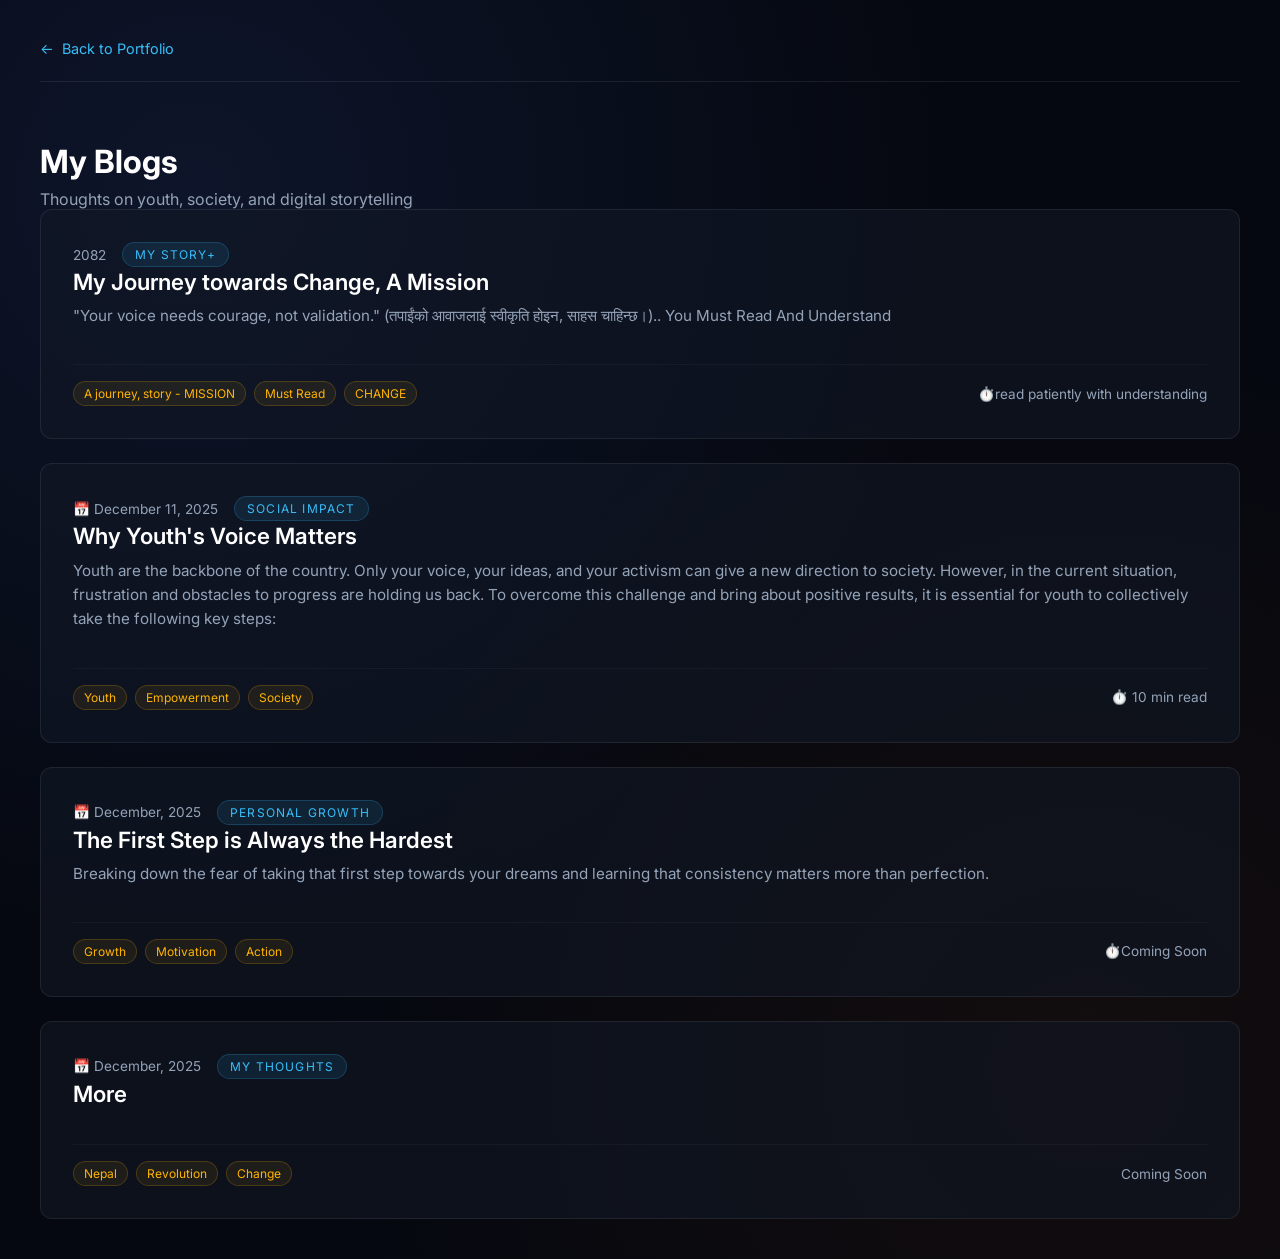
==== blogs/index.html @ d44f9495 "blogadd" ====
<!DOCTYPE html>
<html lang="en">
<head>
  <meta charset="UTF-8" />
  <meta name="viewport" content="width=device-width, initial-scale=1.0" />
  <title>Blogs | Rabin Pandey</title>
  <meta name="description" content="Read Rabin Pandey's blogs on social activism, youth empowerment, and digital storytelling." />
  
  <link rel="preconnect" href="https://fonts.googleapis.com">
  <link rel="preconnect" href="https://fonts.gstatic.com" crossorigin>
  <link href="https://fonts.googleapis.com/css2?family=Inter:wght@300;400;500;600;700&family=JetBrains+Mono:wght@400;500&display=swap" rel="stylesheet">
  <link rel="stylesheet" href="/blogs/styles.css" />
</head>
<body>

  <div class="wrapper">
    
    <div class="header">
      <a href="../" class="back-link">
        <span>←</span>
        <span>Back to Portfolio</span>
      </a>
    </div>

    <div class="page-title">
      <h1>My Blogs</h1>
      <p>Thoughts on youth, society, and digital storytelling</p>
    </div>

    <div class="blogs-container">
      
      <!-- Blog Post 1 -->
      <a href="storytelling/index.html" class="blog-card">
        <div class="blog-header">
          <div>
            <div class="blog-meta">
              <div class="blog-date">2082</div>
              <div class="blog-category">My Story+</div>
            </div>
            <h2 class="blog-title">My Journey towards Change, A Mission</h2>
            <p class="blog-excerpt">"Your voice needs courage, not validation." (तपाईंको आवाजलाई स्वीकृति होइन, साहस चाहिन्छ।).. You Must Read And Understand</p>
          </div>
        </div>
        <div class="blog-footer">
          <div class="blog-tags">
            <span class="tag">A journey, story - MISSION</span>
            <span class="tag">Must Read</span>
            <span class="tag">CHANGE</span>
          </div>
          <div class="read-time">⏱️read patiently with understanding</div>
        </div>
      </a>

      <!-- Blog Post 2 -->
      <a href="youth-voices/index.html" class="blog-card">
        <div class="blog-header">
          <div>
            <div class="blog-meta">
              <div class="blog-date">📅 December 11, 2025</div>
              <div class="blog-category">Social Impact</div>
            </div>
            <h2 class="blog-title">Why Youth's Voice Matters</h2>
            <p class="blog-excerpt">Youth are the backbone of the country. Only your voice, your ideas, and your activism can give a new direction to society. However, in the current situation, frustration and obstacles to progress are holding us back. To overcome this challenge and bring about positive results, it is essential for youth to collectively take the following key steps:</p>
          </div>
        </div>
        <div class="blog-footer">
          <div class="blog-tags">
            <span class="tag">Youth</span>
            <span class="tag">Empowerment</span>
            <span class="tag">Society</span>
          </div>
          <div class="read-time">⏱️ 10 min read</div>
        </div>
      </a>

      <!-- Blog Post 3 -->
      <a href="#blog-3" class="blog-card">
        <div class="blog-header">
          <div>
            <div class="blog-meta">
              <div class="blog-date">📅 December, 2025</div>
              <div class="blog-category">Personal Growth</div>
            </div>
            <h2 class="blog-title">The First Step is Always the Hardest</h2>
            <p class="blog-excerpt">Breaking down the fear of taking that first step towards your dreams and learning that consistency matters more than perfection.</p>
          </div>
        </div>
        <div class="blog-footer">
          <div class="blog-tags">
            <span class="tag">Growth</span>
            <span class="tag">Motivation</span>
            <span class="tag">Action</span>
          </div>
          <div class="read-time">⏱️Coming Soon</div>
        </div>
      </a>

      <!-- Blog Post 4 -->
      <a href="#blog-4" class="blog-card">
        <div class="blog-header">
          <div>
            <div class="blog-meta">
              <div class="blog-date">📅 December, 2025</div>
              <div class="blog-category">My Thoughts</div>
            </div>
            <h2 class="blog-title">More</h2>
            <p class="blog-excerpt"></p>
          </div>
        </div>
        <div class="blog-footer">
          <div class="blog-tags">
            <span class="tag">Nepal</span>
            <span class="tag">Revolution</span>
            <span class="tag">Change</span>
          </div>
          <div class="read-time">Coming Soon</div>
        </div>
      </a>

    </div>

  </div>

</body>
</html>
---- blogs/styles.css ----
:root {
      /* Color Palette - Dark Theme */
      --bg-dark: #050810;
      --bg-card: rgba(18, 24, 38, 0.6);
      --bg-card-hover: rgba(30, 41, 59, 0.7);
      
      --accent-primary: #FFB400; /* Gold */
      --accent-glow: rgba(255, 180, 0, 0.3);
      --accent-blue: #38bdf8;
      
      --text-main: #ffffff;
      --text-muted: #94a3b8;
      
      --border-light: rgba(255, 255, 255, 0.08);
      --glass-blur: blur(16px);
      
      --font-main: 'Inter', sans-serif;
      --font-code: 'JetBrains Mono', monospace;
      
      --transition: all 0.3s cubic-bezier(0.25, 0.8, 0.25, 1);
    }

    * { margin: 0; padding: 0; box-sizing: border-box; }

    body {
      min-height: 100vh;
      font-family: var(--font-main);
      background-color: var(--bg-dark);
      background-image: 
        radial-gradient(circle at 15% 15%, rgba(20, 30, 60, 0.6) 0%, transparent 50%),
        radial-gradient(circle at 85% 85%, rgba(40, 20, 10, 0.4) 0%, transparent 50%);
      color: var(--text-main);
      display: flex;
      justify-content: center;
      padding: 40px 20px;
    }

    .wrapper {
      max-width: 1200px;
      width: 100%;
    }

    /* Header Navigation */
    .header {
      display: flex;
      justify-content: space-between;
      align-items: center;
      margin-bottom: 60px;
      padding-bottom: 24px;
      border-bottom: 1px solid var(--border-light);
    }

    .back-link {
      display: flex;
      align-items: center;
      gap: 8px;
      color: var(--accent-blue);
      text-decoration: none;
      font-size: 0.9rem;
      transition: var(--transition);
    }

    .back-link:hover {
      gap: 12px;
    }

    .page-title h1 {
      font-size: 2rem;
      margin-bottom: 8px;
    }

    .page-title p {
      color: var(--text-muted);
      font-size: 1rem;
    }

    /* Blogs Grid */
    .blogs-container {
      display: grid;
      gap: 24px;
    }

    .blog-card {
      background: var(--bg-card);
      border: 1px solid var(--border-light);
      border-radius: 12px;
      padding: 32px;
      transition: var(--transition);
      cursor: pointer;
      position: relative;
      overflow: hidden;
      text-decoration: none;
      color: inherit;
      display: flex;
      flex-direction: column;
      gap: 16px;
    }

    .blog-card::before {
      content: '';
      position: absolute;
      top: 0;
      left: -100%;
      width: 100%;
      height: 100%;
      background: linear-gradient(90deg, transparent, rgba(255, 180, 0, 0.1), transparent);
      transition: left 0.6s;
      z-index: 0;
    }

    .blog-card:hover {
      border-color: var(--accent-primary);
      background: var(--bg-card-hover);
      transform: translateY(-4px);
    }

    .blog-card:hover::before {
      left: 100%;
    }

    .blog-card > * {
      position: relative;
      z-index: 1;
    }

    .blog-header {
      display: flex;
      justify-content: space-between;
      align-items: flex-start;
      gap: 20px;
    }

    .blog-meta {
      display: flex;
      gap: 16px;
      flex-wrap: wrap;
    }

    .blog-date {
      font-size: 0.85rem;
      color: var(--text-muted);
      display: flex;
      align-items: center;
      gap: 6px;
    }

    .blog-category {
      display: inline-block;
      font-size: 0.75rem;
      text-transform: uppercase;
      letter-spacing: 0.1em;
      color: var(--accent-blue);
      background: rgba(56, 189, 248, 0.1);
      padding: 4px 12px;
      border-radius: 100px;
      border: 1px solid rgba(56, 189, 248, 0.2);
    }

    .blog-title {
      font-size: 1.4rem;
      font-weight: 600;
      line-height: 1.3;
      color: var(--text-main);
    }

    .blog-excerpt {
      font-size: 0.95rem;
      color: var(--text-muted);
      line-height: 1.6;
      margin: 8px 0;
    }

    .blog-footer {
      display: flex;
      justify-content: space-between;
      align-items: center;
      margin-top: 12px;
      padding-top: 16px;
      border-top: 1px solid rgba(255, 255, 255, 0.04);
    }

    .blog-tags {
      display: flex;
      gap: 8px;
      flex-wrap: wrap;
    }

    .tag {
      font-size: 0.75rem;
      padding: 4px 10px;
      background: rgba(255, 180, 0, 0.08);
      border: 1px solid rgba(255, 180, 0, 0.2);
      border-radius: 100px;
      color: var(--accent-primary);
    }

    .read-time {
      font-size: 0.85rem;
      color: var(--text-muted);
      display: flex;
      align-items: center;
      gap: 6px;
    }

    /* Empty State */
    .empty-state {
      text-align: center;
      padding: 60px 20px;
    }

    .empty-state p {
      color: var(--text-muted);
      font-size: 1.1rem;
      margin-bottom: 20px;
    }

    .empty-state-icon {
      font-size: 3rem;
      margin-bottom: 20px;
      opacity: 0.5;
    }

    /* Responsive Design */
    @media (max-width: 768px) {
      .header {
        flex-direction: column;
        align-items: flex-start;
        gap: 20px;
      }

      .page-title h1 {
        font-size: 1.6rem;
      }

      .blog-card {
        padding: 24px;
      }

      .blog-header {
        flex-direction: column;
        gap: 12px;
      }

      .blog-footer {
        flex-direction: column;
        align-items: flex-start;
        gap: 12px;
      }

      .blog-title {
        font-size: 1.2rem;
      }
    }

    @media (max-width: 600px) {
      body {
        padding: 20px 16px;
      }

      .page-title h1 {
        font-size: 1.4rem;
      }

      .blog-card {
        padding: 20px;
      }

      .blog-meta {
        flex-direction: column;
        gap: 8px;
      }
    }


    /* Blog Article Page */
.blog-article {
  max-width: 800px;
  margin: 0 auto;
  background: var(--bg-card);
  padding: 40px 32px;
  border-radius: 12px;
  border: 1px solid var(--border-light);
  backdrop-filter: var(--glass-blur);
  display: flex;
  flex-direction: column;
  gap: 20px;
}

.blog-post-title {
  font-size: 2rem;
  font-weight: 600;
  margin-bottom: 6px;
}

.blog-post-meta {
  color: var(--text-muted);
  font-size: 0.9rem;
  display: flex;
  gap: 10px;
  flex-wrap: wrap;
}

.blog-article h2 {
  margin-top: 20px;
  font-size: 1.4rem;
}

.blog-article p {
  font-size: 1rem;
  line-height: 1.7;
  color: var(--text-main);
}

.quote {
  padding: 16px 20px;
  border-left: 4px solid var(--accent-primary);
  background: rgba(255, 180, 0, 0.1);
  border-radius: 6px;
  color: var(--accent-primary);
  font-style: italic;
  margin: 20px 0;
}
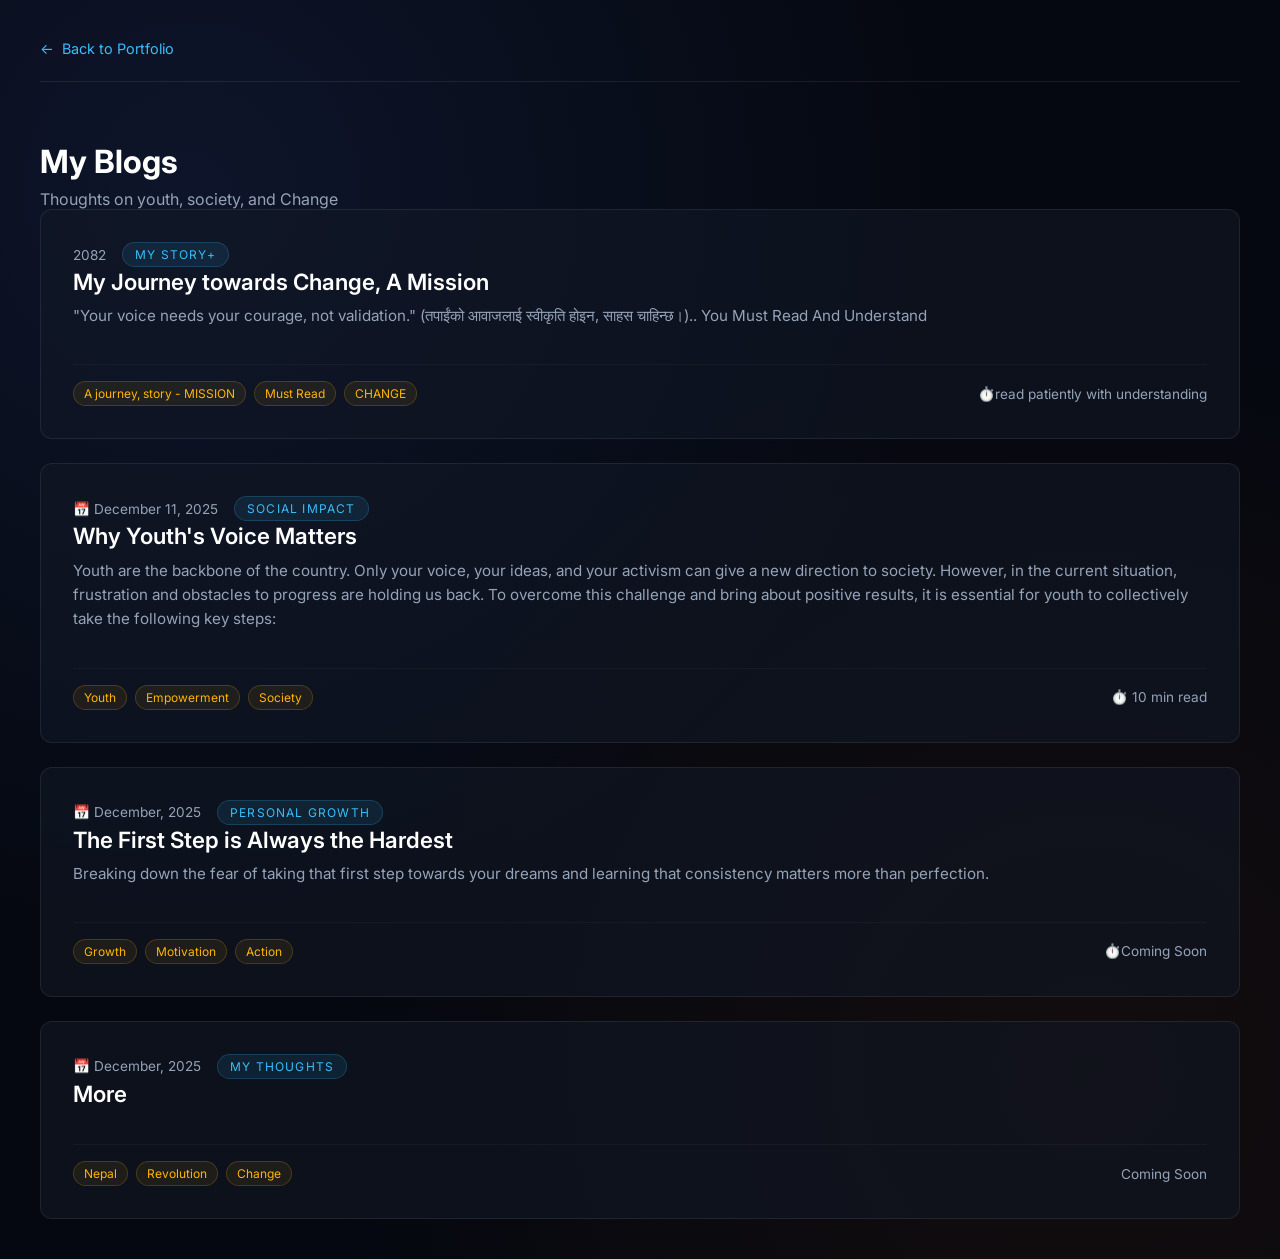
==== commit b57ccb80: "fixing" ====
--- a/blogs/index.html
+++ b/blogs/index.html
@@ -24,7 +24,7 @@
 
     <div class="page-title">
       <h1>My Blogs</h1>
-      <p>Thoughts on youth, society, and digital storytelling</p>
+      <p>Thoughts on youth, society, and Change</p>
     </div>
 
     <div class="blogs-container">
@@ -38,7 +38,7 @@
               <div class="blog-category">My Story+</div>
             </div>
             <h2 class="blog-title">My Journey towards Change, A Mission</h2>
-            <p class="blog-excerpt">"Your voice needs courage, not validation." (तपाईंको आवाजलाई स्वीकृति होइन, साहस चाहिन्छ।).. You Must Read And Understand</p>
+            <p class="blog-excerpt">"Your voice needs your courage, not validation." (तपाईंको आवाजलाई स्वीकृति होइन, साहस चाहिन्छ।).. You Must Read And Understand</p>
           </div>
         </div>
         <div class="blog-footer">
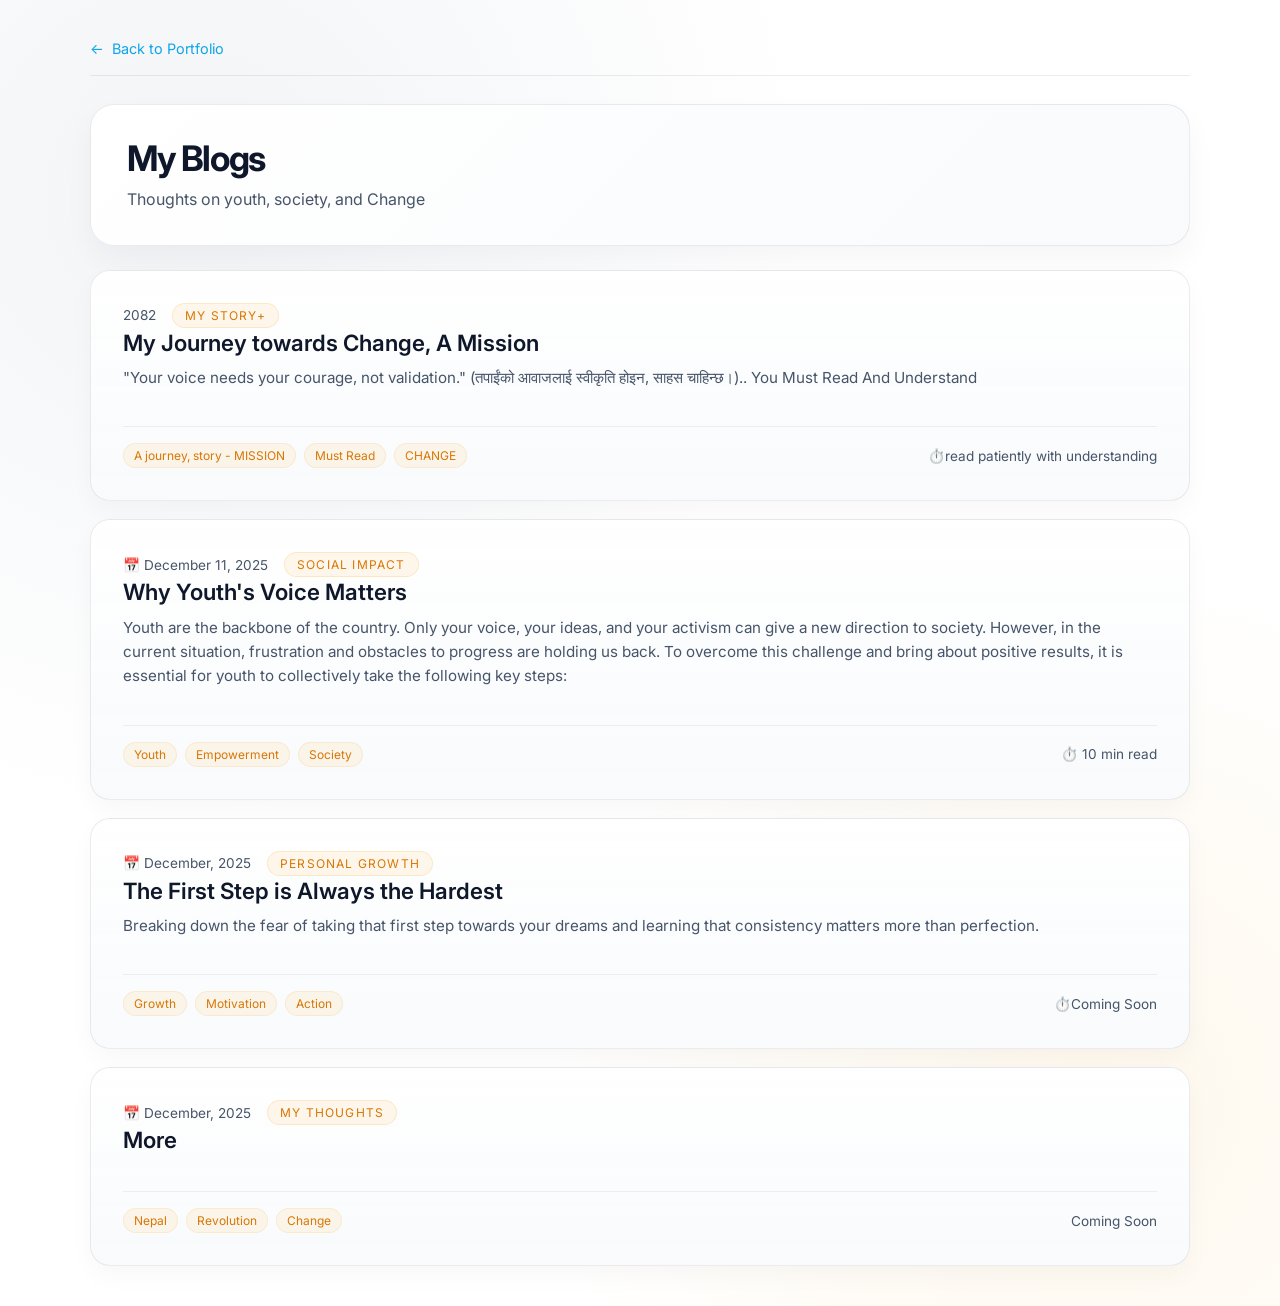
==== commit 9bf23c59: "fix" ====
--- a/blogs/index.html
+++ b/blogs/index.html
@@ -5,16 +5,14 @@
   <meta name="viewport" content="width=device-width, initial-scale=1.0" />
   <title>Blogs | Rabin Pandey</title>
   <meta name="description" content="Read Rabin Pandey's blogs on social activism, youth empowerment, and digital storytelling." />
-  
+
   <link rel="preconnect" href="https://fonts.googleapis.com">
   <link rel="preconnect" href="https://fonts.gstatic.com" crossorigin>
   <link href="https://fonts.googleapis.com/css2?family=Inter:wght@300;400;500;600;700&family=JetBrains+Mono:wght@400;500&display=swap" rel="stylesheet">
   <link rel="stylesheet" href="/blogs/styles.css" />
 </head>
 <body>
-
   <div class="wrapper">
-    
     <div class="header">
       <a href="../" class="back-link">
         <span>←</span>
@@ -28,8 +26,6 @@
     </div>
 
     <div class="blogs-container">
-      
-      <!-- Blog Post 1 -->
       <a href="storytelling/index.html" class="blog-card">
         <div class="blog-header">
           <div>
@@ -51,7 +47,6 @@
         </div>
       </a>
 
-      <!-- Blog Post 2 -->
       <a href="youth-voices/index.html" class="blog-card">
         <div class="blog-header">
           <div>
@@ -73,7 +68,6 @@
         </div>
       </a>
 
-      <!-- Blog Post 3 -->
       <a href="#blog-3" class="blog-card">
         <div class="blog-header">
           <div>
@@ -95,7 +89,6 @@
         </div>
       </a>
 
-      <!-- Blog Post 4 -->
       <a href="#blog-4" class="blog-card">
         <div class="blog-header">
           <div>
@@ -116,10 +109,7 @@
           <div class="read-time">Coming Soon</div>
         </div>
       </a>
-
     </div>
-
   </div>
-
 </body>
 </html>
--- a/blogs/styles.css
+++ b/blogs/styles.css
@@ -1,304 +1,295 @@
 
     :root {
-      /* Color Palette - Dark Theme */
-      --bg-dark: #050810;
-      --bg-card: rgba(18, 24, 38, 0.6);
-      --bg-card-hover: rgba(30, 41, 59, 0.7);
-      
-      --accent-primary: #FFB400; /* Gold */
-      --accent-glow: rgba(255, 180, 0, 0.3);
-      --accent-blue: #38bdf8;
-      
-      --text-main: #ffffff;
-      --text-muted: #94a3b8;
-      
-      --border-light: rgba(255, 255, 255, 0.08);
-      --glass-blur: blur(16px);
-      
-      --font-main: 'Inter', sans-serif;
-      --font-code: 'JetBrains Mono', monospace;
-      
-      --transition: all 0.3s cubic-bezier(0.25, 0.8, 0.25, 1);
-    }
-
-    * { margin: 0; padding: 0; box-sizing: border-box; }
-
-    body {
-      min-height: 100vh;
-      font-family: var(--font-main);
-      background-color: var(--bg-dark);
-      background-image: 
-        radial-gradient(circle at 15% 15%, rgba(20, 30, 60, 0.6) 0%, transparent 50%),
-        radial-gradient(circle at 85% 85%, rgba(40, 20, 10, 0.4) 0%, transparent 50%);
-      color: var(--text-main);
-      display: flex;
-      justify-content: center;
-      padding: 40px 20px;
-    }
-
-    .wrapper {
-      max-width: 1200px;
-      width: 100%;
-    }
-
-    /* Header Navigation */
-    .header {
-      display: flex;
-      justify-content: space-between;
-      align-items: center;
-      margin-bottom: 60px;
-      padding-bottom: 24px;
-      border-bottom: 1px solid var(--border-light);
-    }
-
-    .back-link {
-      display: flex;
-      align-items: center;
-      gap: 8px;
-      color: var(--accent-blue);
-      text-decoration: none;
-      font-size: 0.9rem;
-      transition: var(--transition);
-    }
-
-    .back-link:hover {
-      gap: 12px;
-    }
-
-    .page-title h1 {
-      font-size: 2rem;
-      margin-bottom: 8px;
-    }
-
-    .page-title p {
-      color: var(--text-muted);
-      font-size: 1rem;
-    }
-
-    /* Blogs Grid */
-    .blogs-container {
-      display: grid;
-      gap: 24px;
-    }
-
-    .blog-card {
-      background: var(--bg-card);
-      border: 1px solid var(--border-light);
-      border-radius: 12px;
-      padding: 32px;
-      transition: var(--transition);
-      cursor: pointer;
-      position: relative;
-      overflow: hidden;
-      text-decoration: none;
-      color: inherit;
-      display: flex;
-      flex-direction: column;
-      gap: 16px;
-    }
-
-    .blog-card::before {
-      content: '';
-      position: absolute;
-      top: 0;
-      left: -100%;
-      width: 100%;
-      height: 100%;
-      background: linear-gradient(90deg, transparent, rgba(255, 180, 0, 0.1), transparent);
-      transition: left 0.6s;
-      z-index: 0;
-    }
-
-    .blog-card:hover {
-      border-color: var(--accent-primary);
-      background: var(--bg-card-hover);
-      transform: translateY(-4px);
-    }
-
-    .blog-card:hover::before {
-      left: 100%;
-    }
-
-    .blog-card > * {
-      position: relative;
-      z-index: 1;
-    }
-
-    .blog-header {
-      display: flex;
-      justify-content: space-between;
-      align-items: flex-start;
-      gap: 20px;
-    }
-
-    .blog-meta {
-      display: flex;
-      gap: 16px;
-      flex-wrap: wrap;
-    }
-
-    .blog-date {
-      font-size: 0.85rem;
-      color: var(--text-muted);
-      display: flex;
-      align-items: center;
-      gap: 6px;
-    }
-
-    .blog-category {
-      display: inline-block;
-      font-size: 0.75rem;
-      text-transform: uppercase;
-      letter-spacing: 0.1em;
-      color: var(--accent-blue);
-      background: rgba(56, 189, 248, 0.1);
-      padding: 4px 12px;
-      border-radius: 100px;
-      border: 1px solid rgba(56, 189, 248, 0.2);
-    }
-
-    .blog-title {
-      font-size: 1.4rem;
-      font-weight: 600;
-      line-height: 1.3;
-      color: var(--text-main);
-    }
-
-    .blog-excerpt {
-      font-size: 0.95rem;
-      color: var(--text-muted);
-      line-height: 1.6;
-      margin: 8px 0;
-    }
-
-    .blog-footer {
-      display: flex;
-      justify-content: space-between;
-      align-items: center;
-      margin-top: 12px;
-      padding-top: 16px;
-      border-top: 1px solid rgba(255, 255, 255, 0.04);
-    }
-
-    .blog-tags {
-      display: flex;
-      gap: 8px;
-      flex-wrap: wrap;
-    }
-
-    .tag {
-      font-size: 0.75rem;
-      padding: 4px 10px;
-      background: rgba(255, 180, 0, 0.08);
-      border: 1px solid rgba(255, 180, 0, 0.2);
-      border-radius: 100px;
-      color: var(--accent-primary);
-    }
-
-    .read-time {
-      font-size: 0.85rem;
-      color: var(--text-muted);
-      display: flex;
-      align-items: center;
-      gap: 6px;
-    }
-
-    /* Empty State */
-    .empty-state {
-      text-align: center;
-      padding: 60px 20px;
-    }
-
-    .empty-state p {
-      color: var(--text-muted);
-      font-size: 1.1rem;
-      margin-bottom: 20px;
-    }
-
-    .empty-state-icon {
-      font-size: 3rem;
-      margin-bottom: 20px;
-      opacity: 0.5;
-    }
-
-    /* Responsive Design */
-    @media (max-width: 768px) {
-      .header {
-        flex-direction: column;
-        align-items: flex-start;
-        gap: 20px;
-      }
-
-      .page-title h1 {
-        font-size: 1.6rem;
-      }
-
-      .blog-card {
-        padding: 24px;
-      }
-
-      .blog-header {
-        flex-direction: column;
-        gap: 12px;
-      }
-
-      .blog-footer {
-        flex-direction: column;
-        align-items: flex-start;
-        gap: 12px;
-      }
-
-      .blog-title {
-        font-size: 1.2rem;
-      }
-    }
-
-    @media (max-width: 600px) {
-      body {
-        padding: 20px 16px;
-      }
-
-      .page-title h1 {
-        font-size: 1.4rem;
-      }
-
-      .blog-card {
-        padding: 20px;
-      }
-
-      .blog-meta {
-        flex-direction: column;
-        gap: 8px;
-      }
-    }
-
-
-    /* Blog Article Page */
+  --page-bg: #ffffff;
+  --page-bg-soft: #f8fafc;
+  --surface: rgba(255, 255, 255, 0.98);
+  --surface-strong: rgba(255, 255, 255, 1);
+  --card: rgba(255, 255, 255, 0.96);
+  --card-alt: #f8fafc;
+  --accent: #f59e0b;
+  --accent-strong: #d97706;
+  --accent-soft: rgba(245, 158, 11, 0.08);
+  --accent-blue: #0ea5e9;
+  --text-main: #0f172a;
+  --text-muted: #475569;
+  --border: rgba(15, 23, 42, 0.08);
+  --shadow-soft: rgba(15, 23, 42, 0.04);
+  --shadow-strong: rgba(15, 23, 42, 0.08);
+  --font-main: 'Inter', sans-serif;
+  --font-code: 'JetBrains Mono', monospace;
+  --glass-blur: blur(16px);
+  --transition: all 0.3s cubic-bezier(0.25, 0.8, 0.25, 1);
+}
+
+* {
+  box-sizing: border-box;
+  margin: 0;
+  padding: 0;
+}
+
+body {
+  min-height: 100vh;
+  font-family: var(--font-main);
+  background-color: var(--page-bg);
+  background-image:
+    radial-gradient(circle at 15% 15%, rgba(148, 163, 184, 0.12) 0%, transparent 40%),
+    radial-gradient(circle at 85% 85%, rgba(245, 158, 11, 0.08) 0%, transparent 35%);
+  color: var(--text-main);
+  display: flex;
+  justify-content: center;
+  padding: 40px 20px;
+}
+
+img {
+  max-width: 100%;
+  display: block;
+}
+
+a,
+button,
+input {
+  font: inherit;
+}
+
+.wrapper {
+  width: 100%;
+  max-width: 1100px;
+  animation: fadeIn 0.8s ease-out;
+}
+
+.header {
+  display: flex;
+  align-items: center;
+  justify-content: space-between;
+  margin-bottom: 28px;
+  padding-bottom: 18px;
+  border-bottom: 1px solid var(--border);
+}
+
+.back-link {
+  display: inline-flex;
+  align-items: center;
+  gap: 8px;
+  color: var(--accent-blue);
+  text-decoration: none;
+  font-size: 0.9rem;
+  transition: var(--transition);
+}
+
+.back-link:hover {
+  gap: 12px;
+  color: var(--accent);
+}
+
+.back-link:focus-visible,
+.blog-card:focus-visible,
+.filter-chip:focus-visible,
+.archive-link:focus-visible,
+.search-box input:focus-visible {
+  outline: 2px solid var(--accent);
+  outline-offset: 4px;
+}
+
+.page-title {
+  margin-bottom: 24px;
+  padding: 32px 36px;
+  border: 1px solid var(--border);
+  border-radius: 24px;
+  background: linear-gradient(135deg, rgba(255, 255, 255, 0.96), rgba(248, 250, 252, 0.96));
+  box-shadow: 0 14px 30px var(--shadow-soft);
+}
+
+.page-title h1 {
+  margin-bottom: 8px;
+  color: var(--text-main);
+  font-size: 2.2rem;
+  line-height: 1.2;
+  letter-spacing: -0.04em;
+}
+
+.page-title p {
+  color: var(--text-muted);
+  font-size: 1rem;
+  line-height: 1.6;
+}
+
+.blogs-container {
+  display: grid;
+  gap: 18px;
+}
+
+.blog-card {
+  position: relative;
+  display: flex;
+  flex-direction: column;
+  gap: 16px;
+  padding: 32px;
+  border: 1px solid var(--border);
+  border-radius: 20px;
+  background: linear-gradient(180deg, rgba(255, 255, 255, 0.98), rgba(248, 250, 252, 0.96));
+  box-shadow: 0 10px 24px rgba(15, 23, 42, 0.03);
+  color: inherit;
+  text-decoration: none;
+  overflow: hidden;
+  cursor: pointer;
+  transition: var(--transition);
+  animation: cardReveal 0.55s ease-out both;
+}
+
+.blog-card:nth-child(2) { animation-delay: 0.08s; }
+.blog-card:nth-child(3) { animation-delay: 0.16s; }
+.blog-card:nth-child(4) { animation-delay: 0.24s; }
+
+@keyframes fadeIn {
+  from { opacity: 0; }
+  to { opacity: 1; }
+}
+
+@keyframes cardReveal {
+  from { opacity: 0; }
+  to { opacity: 1; }
+}
+
+.blog-card::before {
+  content: '';
+  position: absolute;
+  inset: 0 auto 0 -100%;
+  width: 100%;
+  background: linear-gradient(90deg, transparent, rgba(245, 158, 11, 0.06), transparent);
+  transition: left 0.6s;
+  z-index: 0;
+}
+
+.blog-card:hover {
+  transform: translateY(-4px);
+  border-color: rgba(245, 158, 11, 0.35);
+  background: var(--surface-strong);
+  box-shadow: 0 24px 40px var(--shadow-strong), 0 0 0 1px rgba(245, 158, 11, 0.07);
+}
+
+.blog-card:hover::before {
+  left: 100%;
+}
+
+.blog-card > * {
+  position: relative;
+  z-index: 1;
+}
+
+.blog-header {
+  display: flex;
+  align-items: flex-start;
+  justify-content: space-between;
+  gap: 20px;
+}
+
+.blog-meta {
+  display: flex;
+  flex-wrap: wrap;
+  gap: 16px;
+}
+
+.blog-date,
+.read-time {
+  display: inline-flex;
+  align-items: center;
+  gap: 6px;
+  color: var(--text-muted);
+  font-size: 0.85rem;
+}
+
+.blog-category {
+  display: inline-block;
+  padding: 4px 12px;
+  border: 1px solid rgba(245, 158, 11, 0.18);
+  border-radius: 100px;
+  background: var(--accent-soft);
+  color: var(--accent-strong);
+  font-size: 0.75rem;
+  letter-spacing: 0.1em;
+  text-transform: uppercase;
+}
+
+.blog-title {
+  color: var(--text-main);
+  font-size: 1.4rem;
+  font-weight: 600;
+  line-height: 1.35;
+}
+
+.blog-excerpt {
+  margin: 8px 0;
+  color: var(--text-muted);
+  font-size: 0.95rem;
+  line-height: 1.6;
+}
+
+.blog-footer {
+  display: flex;
+  align-items: center;
+  justify-content: space-between;
+  margin-top: 12px;
+  padding-top: 16px;
+  border-top: 1px solid rgba(15, 23, 42, 0.06);
+}
+
+.blog-tags {
+  display: flex;
+  flex-wrap: wrap;
+  gap: 8px;
+}
+
+.tag {
+  padding: 4px 10px;
+  border: 1px solid rgba(245, 158, 11, 0.12);
+  border-radius: 100px;
+  background: rgba(245, 158, 11, 0.08);
+  color: var(--accent-strong);
+  font-size: 0.75rem;
+}
+
+.empty-state {
+  padding: 60px 20px;
+  text-align: center;
+}
+
+.empty-state p {
+  margin-bottom: 20px;
+  color: var(--text-muted);
+  font-size: 1.1rem;
+}
+
+.empty-state-icon {
+  margin-bottom: 20px;
+  font-size: 3rem;
+  opacity: 0.5;
+}
+
 .blog-article {
+  display: flex;
+  flex-direction: column;
+  gap: 20px;
   max-width: 800px;
   margin: 0 auto;
-  background: var(--bg-card);
   padding: 40px 32px;
+  border: 1px solid var(--border);
   border-radius: 12px;
-  border: 1px solid var(--border-light);
+  background: var(--surface);
   backdrop-filter: var(--glass-blur);
-  display: flex;
-  flex-direction: column;
-  gap: 20px;
 }
 
 .blog-post-title {
+  margin-bottom: 6px;
   font-size: 2rem;
   font-weight: 600;
-  margin-bottom: 6px;
 }
 
 .blog-post-meta {
+  display: flex;
+  flex-wrap: wrap;
+  gap: 10px;
   color: var(--text-muted);
   font-size: 0.9rem;
-  display: flex;
-  gap: 10px;
-  flex-wrap: wrap;
 }
 
 .blog-article h2 {
@@ -307,17 +298,361 @@
 }
 
 .blog-article p {
+  color: var(--text-main);
   font-size: 1rem;
   line-height: 1.7;
+}
+
+.quote {
+  margin: 20px 0;
+  padding: 16px 20px;
+  border-left: 4px solid var(--accent);
+  border-radius: 6px;
+  background: rgba(245, 158, 11, 0.08);
+  color: var(--accent);
+  font-style: italic;
+}
+
+.archive-page {
+  padding: 24px;
+  border: 1px solid rgba(15, 23, 42, 0.08);
+  border-radius: 24px;
+  background: linear-gradient(180deg, rgba(255, 255, 255, 0.98), rgba(248, 250, 252, 0.98));
+  box-shadow: 0 20px 45px rgba(15, 23, 42, 0.05);
+}
+
+.archive-hero {
+  margin-bottom: 24px;
+  padding: 28px 28px 22px;
+  border: 1px solid rgba(148, 163, 184, 0.18);
+  border-radius: 22px;
+  background: linear-gradient(135deg, rgba(245, 158, 11, 0.05), rgba(14, 165, 233, 0.03), rgba(255, 255, 255, 1));
+}
+
+.archive-kicker {
+  display: inline-flex;
+  margin-bottom: 12px;
+  padding: 6px 12px;
+  border: 1px solid rgba(245, 158, 11, 0.18);
+  border-radius: 999px;
+  background: var(--accent-soft);
+  color: var(--accent-strong);
+  font-size: 0.72rem;
+  letter-spacing: 0.12em;
+  text-transform: uppercase;
+}
+
+.archive-hero h1 {
+  margin: 0 0 10px;
+  color: #0f172a;
+  font-size: clamp(2.1rem, 4vw, 3.1rem);
+  line-height: 1.05;
+  letter-spacing: -0.05em;
+}
+
+.archive-hero p {
+  max-width: 620px;
+  margin: 0;
+  color: var(--text-muted);
+  font-size: 1rem;
+  line-height: 1.7;
+}
+
+.archive-tools {
+  display: flex;
+  align-items: center;
+  justify-content: space-between;
+  flex-wrap: wrap;
+  gap: 14px;
+  margin-top: 22px;
+}
+
+.filter-bar {
+  display: flex;
+  flex-wrap: wrap;
+  gap: 10px;
+}
+
+.filter-chip {
+  display: inline-flex;
+  align-items: center;
+  justify-content: center;
+  padding: 9px 16px;
+  border: 1px solid rgba(148, 163, 184, 0.25);
+  border-radius: 999px;
+  background: rgba(255, 255, 255, 0.9);
+  color: #334155;
+  text-decoration: none;
+  font-size: 0.8rem;
+  font-weight: 600;
+  transition: var(--transition);
+}
+
+.filter-chip:hover,
+.filter-chip.is-active {
+  border-color: transparent;
+  background: linear-gradient(135deg, var(--accent), #fbbf24);
+  color: #111827;
+  box-shadow: 0 0 0 1px rgba(251, 191, 36, 0.15), 0 12px 18px rgba(245, 158, 11, 0.15);
+}
+
+.search-box {
+  position: relative;
+  min-width: min(100%, 260px);
+}
+
+.search-box input {
+  width: 100%;
+  padding: 11px 16px 11px 42px;
+  border: 1px solid rgba(148, 163, 184, 0.24);
+  border-radius: 999px;
+  background: rgba(255, 255, 255, 0.9);
   color: var(--text-main);
 }
 
-.quote {
-  padding: 16px 20px;
-  border-left: 4px solid var(--accent-primary);
-  background: rgba(255, 180, 0, 0.1);
-  border-radius: 6px;
-  color: var(--accent-primary);
-  font-style: italic;
-  margin: 20px 0;
-}
+.search-box input::placeholder {
+  color: rgba(71, 85, 105, 0.8);
+}
+
+.search-box::before {
+  content: '⌕';
+  position: absolute;
+  left: 16px;
+  top: 50%;
+  transform: translateY(-50%);
+  color: rgba(71, 85, 105, 0.8);
+  font-size: 1rem;
+}
+
+.archive-grid {
+  display: grid;
+  grid-template-columns: repeat(3, minmax(0, 1fr));
+  gap: 20px;
+}
+
+.archive-card {
+  display: flex;
+  flex-direction: column;
+  min-height: 100%;
+  overflow: hidden;
+  border: 1px solid rgba(148, 163, 184, 0.18);
+  border-radius: 18px;
+  background: linear-gradient(180deg, rgba(255, 255, 255, 0.98), rgba(248, 250, 252, 0.96));
+  box-shadow: 0 8px 22px rgba(15, 23, 42, 0.04);
+  color: inherit;
+  text-decoration: none;
+  transition: var(--transition);
+}
+
+.archive-card:hover {
+  transform: translateY(-6px);
+  border-color: rgba(245, 158, 11, 0.32);
+  box-shadow: 0 20px 35px rgba(15, 23, 42, 0.08), 0 0 0 1px rgba(245, 158, 11, 0.06);
+}
+
+.archive-visual {
+  position: relative;
+  height: 180px;
+  border-bottom: 1px solid rgba(148, 163, 184, 0.14);
+  background:
+    linear-gradient(135deg, rgba(245, 158, 11, 0.12), rgba(14, 165, 233, 0.08)),
+    linear-gradient(120deg, #f8fafc, #e2e8f0 60%, #f8fafc);
+}
+
+.archive-visual::before,
+.archive-visual::after {
+  content: '';
+  position: absolute;
+  border: 1px solid rgba(148, 163, 184, 0.15);
+  border-radius: 12px;
+  background: rgba(255, 255, 255, 0.8);
+}
+
+.archive-visual::before {
+  left: 18px;
+  bottom: 18px;
+  width: 52%;
+  height: 48%;
+}
+
+.archive-visual::after {
+  right: 18px;
+  bottom: 18px;
+  width: 36%;
+  height: 28%;
+}
+
+.archive-content {
+  display: flex;
+  flex-direction: column;
+  gap: 14px;
+  padding: 20px;
+}
+
+.archive-badge {
+  align-self: flex-start;
+  padding: 6px 10px;
+  border: 1px solid rgba(245, 158, 11, 0.14);
+  border-radius: 999px;
+  background: rgba(245, 158, 11, 0.08);
+  color: var(--accent-strong);
+  font-size: 0.71rem;
+  font-weight: 700;
+  letter-spacing: 0.08em;
+  text-transform: uppercase;
+}
+
+.archive-card h3 {
+  margin: 0;
+  color: #0f172a;
+  font-size: 1.28rem;
+  line-height: 1.35;
+}
+
+.archive-card p {
+  margin: 0;
+  display: -webkit-box;
+  -webkit-box-orient: vertical;
+  -webkit-line-clamp: 2;
+  line-clamp: 2;
+  overflow: hidden;
+  color: var(--text-muted);
+  font-size: 0.95rem;
+  line-height: 1.7;
+}
+
+.archive-meta {
+  display: flex;
+  align-items: center;
+  justify-content: space-between;
+  gap: 10px;
+  margin-top: auto;
+  padding-top: 14px;
+  border-top: 1px solid rgba(15, 23, 42, 0.06);
+  color: var(--text-muted);
+  font-size: 0.8rem;
+}
+
+.archive-link {
+  display: inline-flex;
+  align-items: center;
+  gap: 8px;
+  margin-top: 2px;
+  color: var(--accent-strong);
+  text-decoration: none;
+  font-size: 0.82rem;
+  font-weight: 700;
+  letter-spacing: 0.02em;
+  transition: var(--transition);
+}
+
+.archive-link:hover {
+  gap: 12px;
+  color: #b45309;
+}
+
+@media (max-width: 980px) {
+  .archive-grid {
+    grid-template-columns: repeat(2, minmax(0, 1fr));
+  }
+}
+
+@media (max-width: 768px) {
+  .header {
+    flex-direction: column;
+    align-items: flex-start;
+    gap: 20px;
+  }
+
+  .page-title {
+    padding: 28px;
+  }
+
+  .page-title h1 {
+    font-size: 1.6rem;
+  }
+
+  .blog-card {
+    padding: 24px;
+  }
+
+  .blog-header {
+    flex-direction: column;
+    gap: 12px;
+  }
+
+  .blog-footer {
+    flex-direction: column;
+    align-items: flex-start;
+    gap: 12px;
+  }
+
+  .blog-title {
+    font-size: 1.2rem;
+  }
+}
+
+@media (max-width: 720px) {
+  .archive-page {
+    padding: 16px;
+  }
+
+  .archive-grid {
+    grid-template-columns: 1fr;
+  }
+
+  .archive-tools {
+    align-items: flex-start;
+    flex-direction: column;
+  }
+
+  .archive-hero {
+    padding: 22px 20px 18px;
+  }
+}
+
+@media (max-width: 600px) {
+  body {
+    padding: 20px 16px;
+  }
+
+  .page-title {
+    padding: 24px 20px;
+    border-radius: 18px;
+  }
+
+  .page-title h1 {
+    font-size: 1.4rem;
+  }
+
+  .blog-card {
+    padding: 20px;
+  }
+
+  .blog-meta {
+    flex-direction: column;
+    gap: 8px;
+  }
+}
+
+@media (max-width: 540px) {
+  .header {
+    margin-bottom: 20px;
+  }
+
+  .archive-hero h1 {
+    font-size: 2.1rem;
+  }
+}
+
+@media (prefers-reduced-motion: reduce) {
+  *,
+  *::before,
+  *::after {
+    animation-duration: 0.01ms !important;
+    animation-iteration-count: 1 !important;
+    scroll-behavior: auto !important;
+    transition-duration: 0.01ms !important;
+  }
+}
+
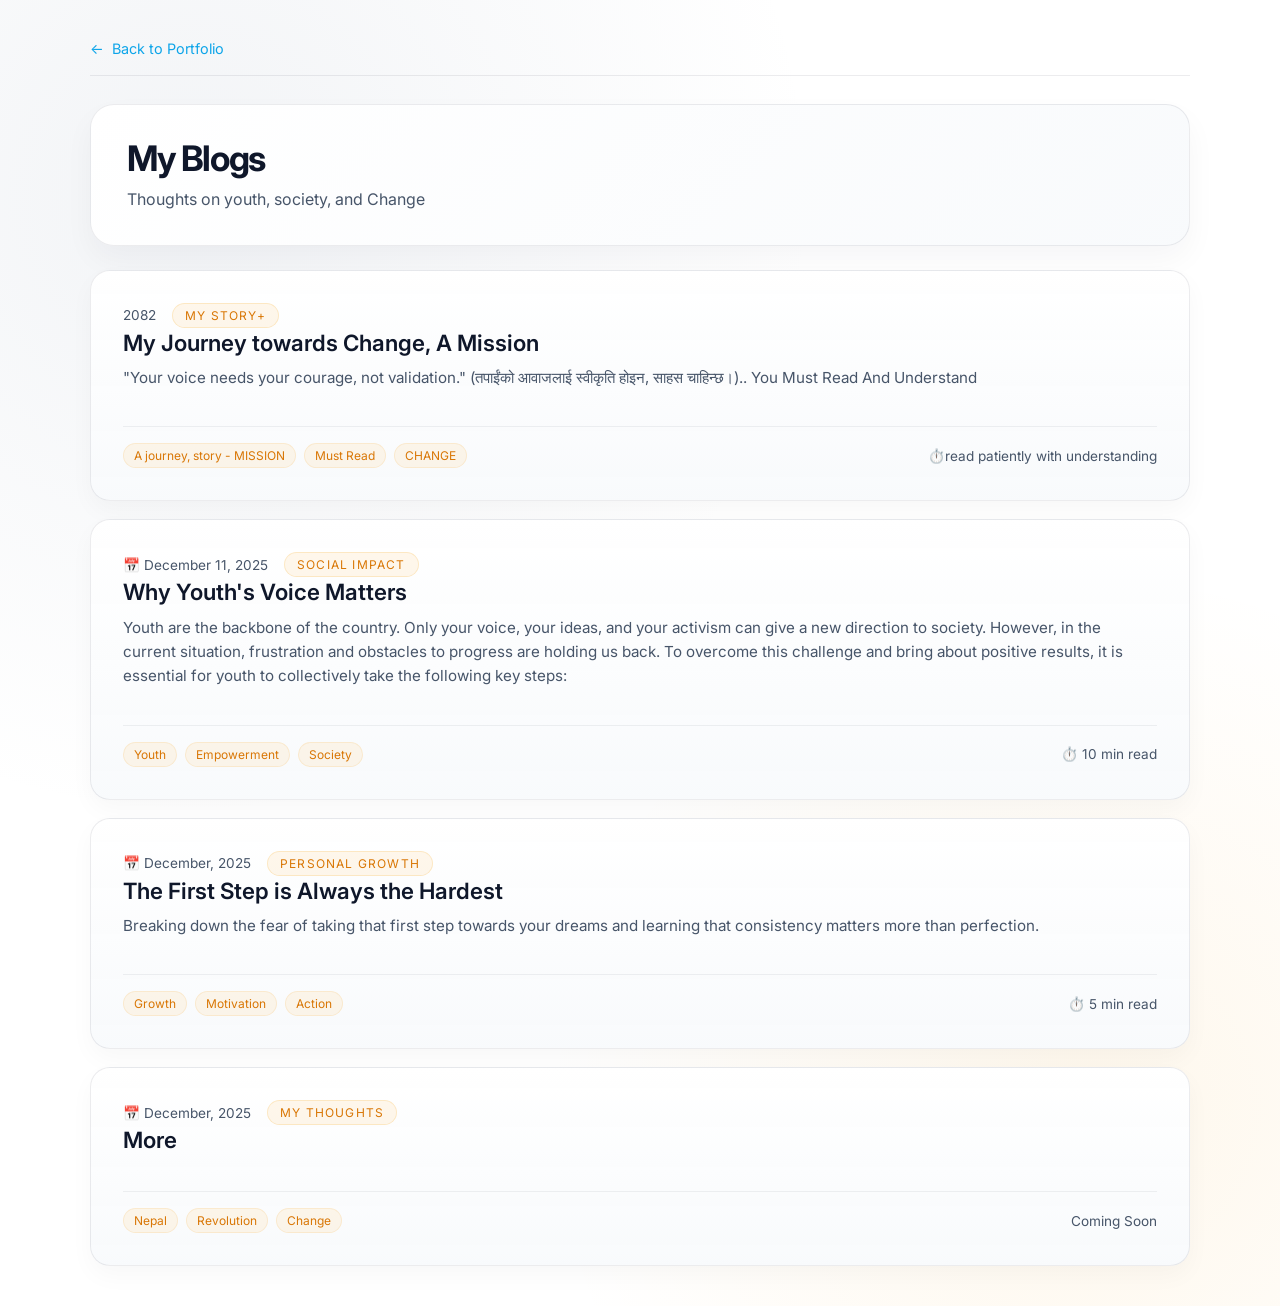
==== commit fe5c4e37: "addedblog" ====
--- a/blogs/index.html
+++ b/blogs/index.html
@@ -68,7 +68,7 @@
         </div>
       </a>
 
-      <a href="#blog-3" class="blog-card">
+      <a href="blog3/index.html" class="blog-card">
         <div class="blog-header">
           <div>
             <div class="blog-meta">
@@ -85,7 +85,7 @@
             <span class="tag">Motivation</span>
             <span class="tag">Action</span>
           </div>
-          <div class="read-time">⏱️Coming Soon</div>
+          <div class="read-time">⏱️ 5 min read</div>
         </div>
       </a>
 
